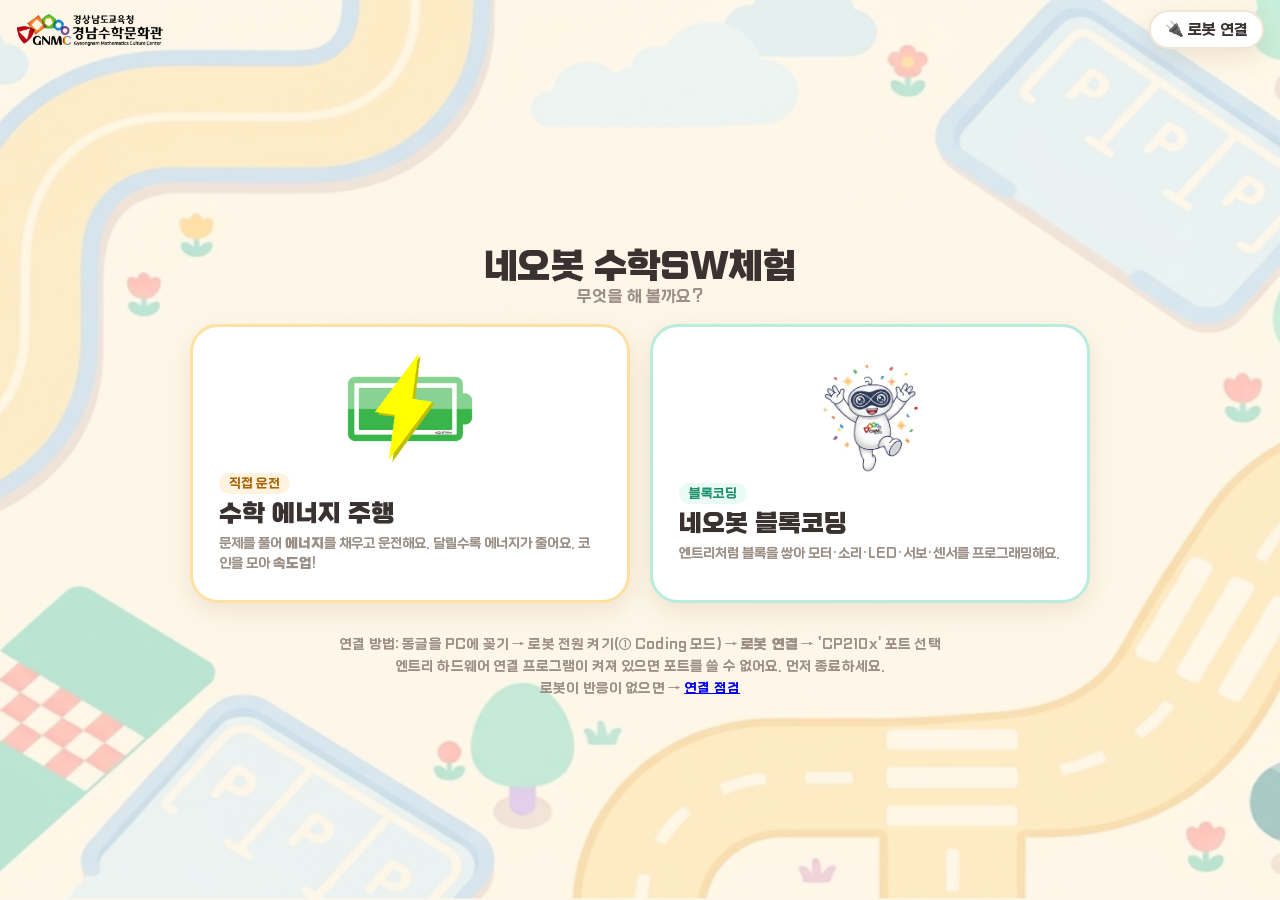
==== index.html @ 21489f10 "네오봇 수학SW체험 웹앱 최초 업로드 - index/drive/blocks/test 화면, Web Serial 통신 모듈, Blockly 11 동봉 - 폴더판 실행 스크립트(por" ====
<!doctype html>
<html lang="ko">
<head>
<meta charset="utf-8" />
<meta name="viewport" content="width=device-width, initial-scale=1" />
<title>네오봇 수학SW체험</title>
<link rel="stylesheet" href="css/app.css" />
<style>
  body{background:linear-gradient(rgba(255,247,234,.6),rgba(255,247,234,.6)),url('assets/bg.png') center/cover no-repeat,var(--cream);min-height:100vh;display:flex;flex-direction:column}
  main{flex:1;display:flex;flex-direction:column;align-items:center;justify-content:center;gap:18px;padding:16px}
  h1{font-size:2.2rem;margin:0}
  .sub{color:var(--mut);margin:0}
  .cards{display:grid;grid-template-columns:repeat(auto-fit,minmax(280px,1fr));gap:20px;width:min(900px,100%)}
  .card{background:#fff;border:3px solid var(--line);border-radius:28px;padding:26px;text-align:left;cursor:pointer;font-family:inherit;color:inherit;box-shadow:var(--shadow);transition:.15s}
  .card:hover{transform:translateY(-3px)}
  .card img{height:110px;display:block;margin:0 auto 10px}
  .card h2{margin:6px 0;font-size:1.5rem}
  .card p{margin:0;color:var(--mut);line-height:1.5}
  .c1{border-color:#ffe0a3}.c2{border-color:#b9ecdc}
  .tag{display:inline-block;font-size:.8rem;border-radius:999px;padding:3px 10px;background:#fff3e0;color:#a86400}
  .c2 .tag{background:#e9fbf4;color:#1b8f6a}
  .help{font-size:.85rem;color:var(--mut);text-align:center;line-height:1.6}
  .warnbox{background:#fff3e0;border:2px solid #ffe0a3;border-radius:14px;padding:10px 14px;font-size:.9rem}
</style>
</head>
<body>
  <div class="topbar">
    <img src="assets/gnmc-logo.png" alt="" style="height:34px" onerror="this.remove()" />
    <div style="display:flex;gap:10px;align-items:center">
      <span class="sensors" id="sens"></span>
      <button class="conn" id="nbConn">🔌 로봇 연결</button>
    </div>
  </div>
  <main>
    <div style="text-align:center">
      <h1>네오봇 수학SW체험</h1>
      <p class="sub">무엇을 해 볼까요?</p>
    </div>
    <div id="noSerial" class="warnbox hidden">이 브라우저는 로봇 연결(Web Serial)을 지원하지 않습니다. <b>크롬</b> 또는 <b>엣지</b>로 열어 주세요.</div>
    <div class="cards">
      <button class="card c1" onclick="location.href='drive.html'">
        <img src="assets/energy.png" alt="" />
        <span class="tag">직접 운전</span>
        <h2>수학 에너지 주행</h2>
        <p>문제를 풀어 <b>에너지</b>를 채우고 운전해요. 달릴수록 에너지가 줄어요. 코인을 모아 <b>속도업</b>!</p>
      </button>
      <button class="card c2" onclick="location.href='blocks.html'">
        <img src="assets/mascot-happy.png" alt="" />
        <span class="tag">블록코딩</span>
        <h2>네오봇 블록코딩</h2>
        <p>엔트리처럼 블록을 쌓아 모터·소리·LED·서보·센서를 프로그래밍해요.</p>
      </button>
    </div>
    <p class="help">
      연결 방법: 동글을 PC에 꽂기 → 로봇 전원 켜기(① Coding 모드) → <b>로봇 연결</b> → 'CP210x' 포트 선택<br>
      엔트리 하드웨어 연결 프로그램이 켜져 있으면 포트를 쓸 수 없어요. 먼저 종료하세요.<br>
      로봇이 반응이 없으면 → <a href="test.html">연결 점검</a>
    </p>
  </main>
<script src="js/neobot.js"></script>
<script>
  if (!('serial' in navigator)) document.getElementById('noSerial').classList.remove('hidden');
  Neobot.mountConnectButton(document.getElementById('nbConn'));
  Neobot.on('sensor', s => {
    document.getElementById('sens').innerHTML = `배터리 <b>${s.BAT}</b>`;
  });
</script>
</body>
</html>
---- css/app.css ----
@font-face{font-family:'Esamanru';src:url('../fonts/esamanru-light.woff2') format('woff2');font-weight:300;font-display:swap}
@font-face{font-family:'Esamanru';src:url('../fonts/esamanru-medium.woff2') format('woff2');font-weight:500;font-display:swap}
@font-face{font-family:'Esamanru';src:url('../fonts/esamanru-bold.woff2') format('woff2');font-weight:700;font-display:swap}
:root{--cream:#fff7ea;--ink:#3a3230;--mut:#9b8f86;--mint:#37c9ad;--sun:#ffb23e;--coral:#ff7a86;--blue:#5ea0ff;--grape:#b085ff;--line:#f0e6d8;--card:#fff;--shadow:0 8px 24px rgba(120,90,50,.12);--r:20px;--nb:#1fb5ad}
*{box-sizing:border-box;-webkit-tap-highlight-color:transparent}
html,body{height:100%;margin:0}
body{font-family:'Esamanru','Pretendard','Malgun Gothic',system-ui,sans-serif;font-weight:500;color:var(--ink);background:var(--cream);letter-spacing:.01em}
h1,h2,b{font-weight:700}
.hidden{display:none!important}
.btn{border:0;border-radius:14px;font-family:inherit;font-size:1rem;padding:10px 16px;cursor:pointer;background:var(--blue);color:#fff;box-shadow:var(--shadow)}
.btn:active{transform:translateY(2px)}
.btn:disabled{opacity:.45;cursor:default}
.btn.ghost{background:#fff;color:var(--ink);border:2px solid var(--line);box-shadow:none}
.btn.mint{background:var(--mint)}.btn.coral{background:var(--coral)}.btn.sun{background:var(--sun)}
.conn{border:2px solid var(--line);background:#fff;color:var(--ink);border-radius:999px;padding:8px 14px;font-family:inherit;font-size:.95rem;cursor:pointer;box-shadow:var(--shadow)}
.conn.ok{border-color:#b9ecdc;color:#1b8f6a}
.conn.warn{border-color:#ffe0a3;color:#a86400}
.topbar{display:flex;align-items:center;justify-content:space-between;gap:10px;flex-wrap:wrap;padding:10px 16px}
.topbar a{color:var(--blue);text-decoration:none}
.chip{background:#fff;border:2px solid var(--line);border-radius:999px;padding:6px 12px;font-size:.85rem;white-space:nowrap}
.sensors{font-variant-numeric:tabular-nums;font-size:.85rem;color:var(--mut)}
.sensors b{color:var(--ink);display:inline-block;min-width:3ch;text-align:right}
.modal{position:fixed;inset:0;background:rgba(40,30,20,.45);display:flex;align-items:center;justify-content:center;z-index:50}
.modal .box{background:#fff;border-radius:24px;padding:22px 26px;min-width:320px;max-width:92vw;box-shadow:0 20px 50px rgba(0,0,0,.25)}
.toast{position:fixed;left:50%;top:18%;transform:translateX(-50%) scale(.9);background:#fff;border:3px solid var(--sun);border-radius:18px;padding:12px 22px;font-size:1.3rem;font-weight:700;opacity:0;pointer-events:none;transition:.2s;z-index:60}
.toast.show{opacity:1;transform:translateX(-50%) scale(1)}
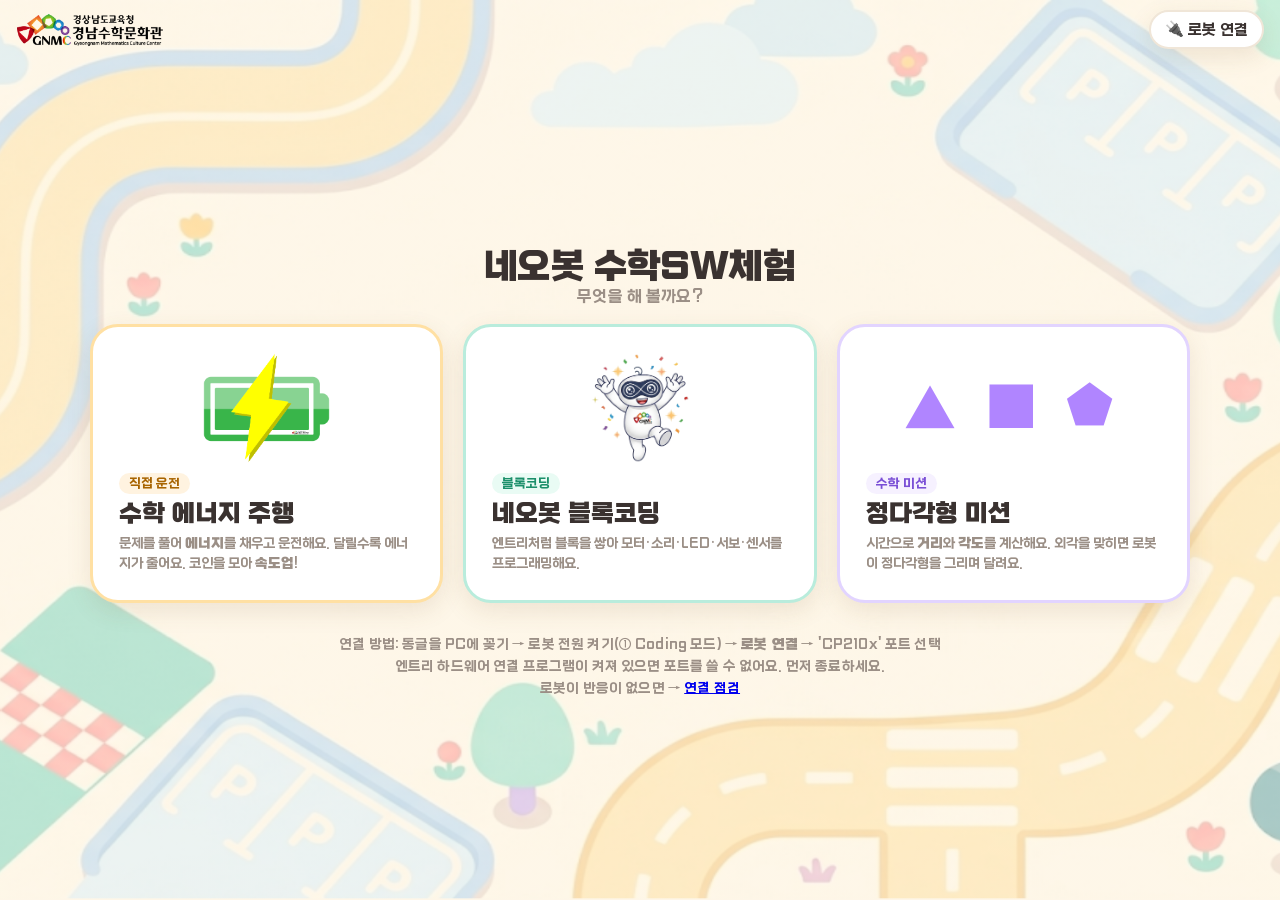
==== commit 02743425: "정다각형 미션 화면 추가 - polygon.html, js/polygon.js: 시간으로 거리·각도를 제어하는 4단계 활동   ① 거리 재기(표·정비례 그래프) ② 목표 정차 ③ " ====
--- a/index.html
+++ b/index.html
@@ -10,7 +10,7 @@
   main{flex:1;display:flex;flex-direction:column;align-items:center;justify-content:center;gap:18px;padding:16px}
   h1{font-size:2.2rem;margin:0}
   .sub{color:var(--mut);margin:0}
-  .cards{display:grid;grid-template-columns:repeat(auto-fit,minmax(280px,1fr));gap:20px;width:min(900px,100%)}
+  .cards{display:grid;grid-template-columns:repeat(auto-fit,minmax(280px,1fr));gap:20px;width:min(1100px,100%)}
   .card{background:#fff;border:3px solid var(--line);border-radius:28px;padding:26px;text-align:left;cursor:pointer;font-family:inherit;color:inherit;box-shadow:var(--shadow);transition:.15s}
   .card:hover{transform:translateY(-3px)}
   .card img{height:110px;display:block;margin:0 auto 10px}
@@ -19,6 +19,8 @@
   .c1{border-color:#ffe0a3}.c2{border-color:#b9ecdc}
   .tag{display:inline-block;font-size:.8rem;border-radius:999px;padding:3px 10px;background:#fff3e0;color:#a86400}
   .c2 .tag{background:#e9fbf4;color:#1b8f6a}
+  .c3{border-color:#e2d4ff}.c3 .tag{background:#f6f1ff;color:#7a4fd6}
+  .shapes{height:110px;display:flex;align-items:center;justify-content:center;margin:0 auto 10px;font-size:3.4rem;color:var(--grape);letter-spacing:.15em}
   .help{font-size:.85rem;color:var(--mut);text-align:center;line-height:1.6}
   .warnbox{background:#fff3e0;border:2px solid #ffe0a3;border-radius:14px;padding:10px 14px;font-size:.9rem}
 </style>
@@ -50,6 +52,12 @@
         <h2>네오봇 블록코딩</h2>
         <p>엔트리처럼 블록을 쌓아 모터·소리·LED·서보·센서를 프로그래밍해요.</p>
       </button>
+      <button class="card c3" onclick="location.href='polygon.html'">
+        <div class="shapes">▲ ■ ⬟</div>
+        <span class="tag">수학 미션</span>
+        <h2>정다각형 미션</h2>
+        <p>시간으로 <b>거리</b>와 <b>각도</b>를 계산해요. 외각을 맞히면 로봇이 정다각형을 그리며 달려요.</p>
+      </button>
     </div>
     <p class="help">
       연결 방법: 동글을 PC에 꽂기 → 로봇 전원 켜기(① Coding 모드) → <b>로봇 연결</b> → 'CP210x' 포트 선택<br>
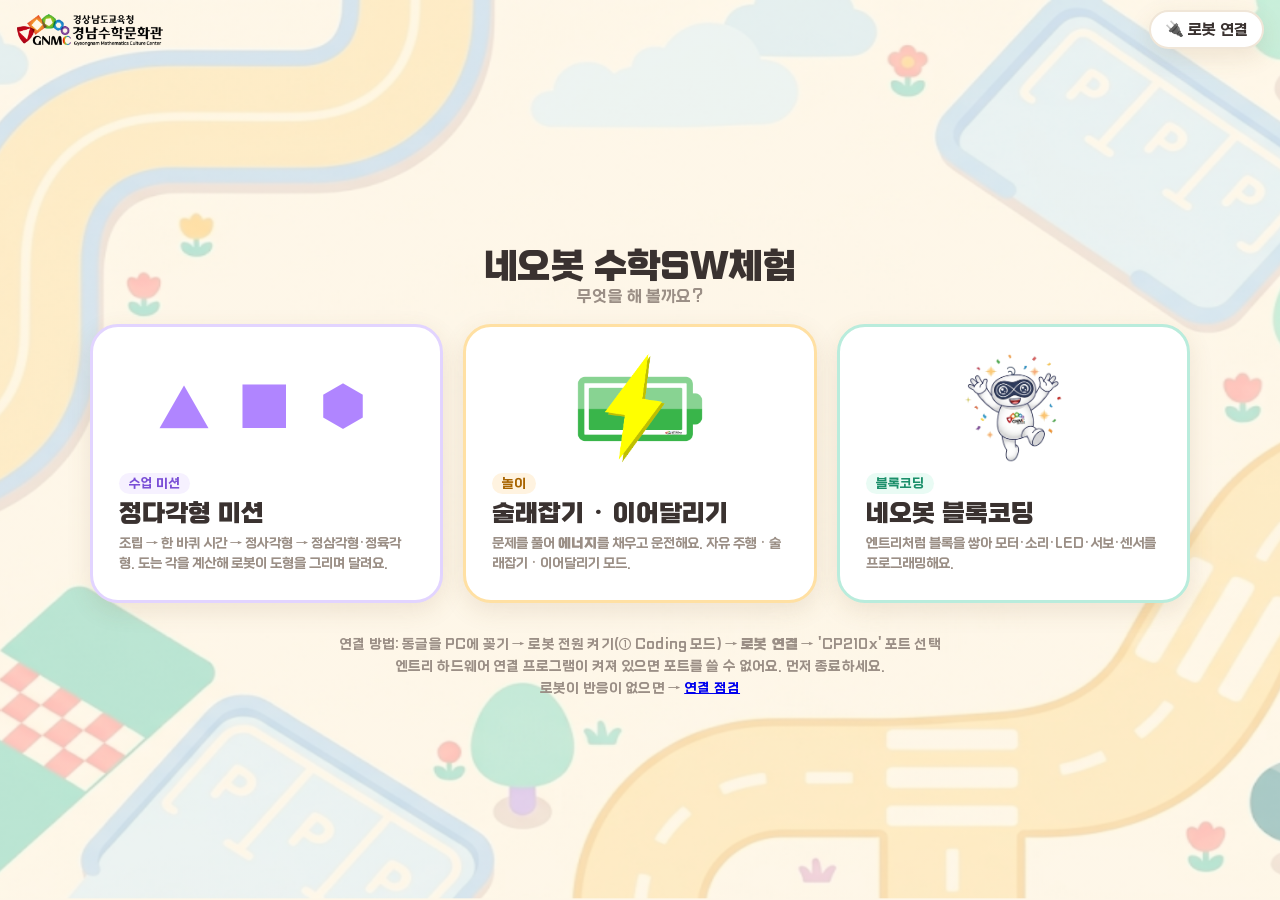
==== commit 647d6ece: "수업용 정다각형 미션 앱과 놀이 모드 추가 (미션 앱 사양서 기준) - mission.html, js/mission.js: 시작(모둠·학년) → ① 조립 → ② 한 바퀴 시간   " ====
--- a/index.html
+++ b/index.html
@@ -40,23 +40,23 @@
     </div>
     <div id="noSerial" class="warnbox hidden">이 브라우저는 로봇 연결(Web Serial)을 지원하지 않습니다. <b>크롬</b> 또는 <b>엣지</b>로 열어 주세요.</div>
     <div class="cards">
+      <button class="card c3" onclick="location.href='mission.html'">
+        <div class="shapes">▲ ■ ⬢</div>
+        <span class="tag">수업 미션</span>
+        <h2>정다각형 미션</h2>
+        <p>조립 → 한 바퀴 시간 → 정사각형 → 정삼각형·정육각형. 도는 각을 계산해 로봇이 도형을 그리며 달려요.</p>
+      </button>
       <button class="card c1" onclick="location.href='drive.html'">
         <img src="assets/energy.png" alt="" />
-        <span class="tag">직접 운전</span>
-        <h2>수학 에너지 주행</h2>
-        <p>문제를 풀어 <b>에너지</b>를 채우고 운전해요. 달릴수록 에너지가 줄어요. 코인을 모아 <b>속도업</b>!</p>
+        <span class="tag">놀이</span>
+        <h2>술래잡기 · 이어달리기</h2>
+        <p>문제를 풀어 <b>에너지</b>를 채우고 운전해요. 자유 주행 · 술래잡기 · 이어달리기 모드.</p>
       </button>
       <button class="card c2" onclick="location.href='blocks.html'">
         <img src="assets/mascot-happy.png" alt="" />
         <span class="tag">블록코딩</span>
         <h2>네오봇 블록코딩</h2>
         <p>엔트리처럼 블록을 쌓아 모터·소리·LED·서보·센서를 프로그래밍해요.</p>
-      </button>
-      <button class="card c3" onclick="location.href='polygon.html'">
-        <div class="shapes">▲ ■ ⬟</div>
-        <span class="tag">수학 미션</span>
-        <h2>정다각형 미션</h2>
-        <p>시간으로 <b>거리</b>와 <b>각도</b>를 계산해요. 외각을 맞히면 로봇이 정다각형을 그리며 달려요.</p>
       </button>
     </div>
     <p class="help">
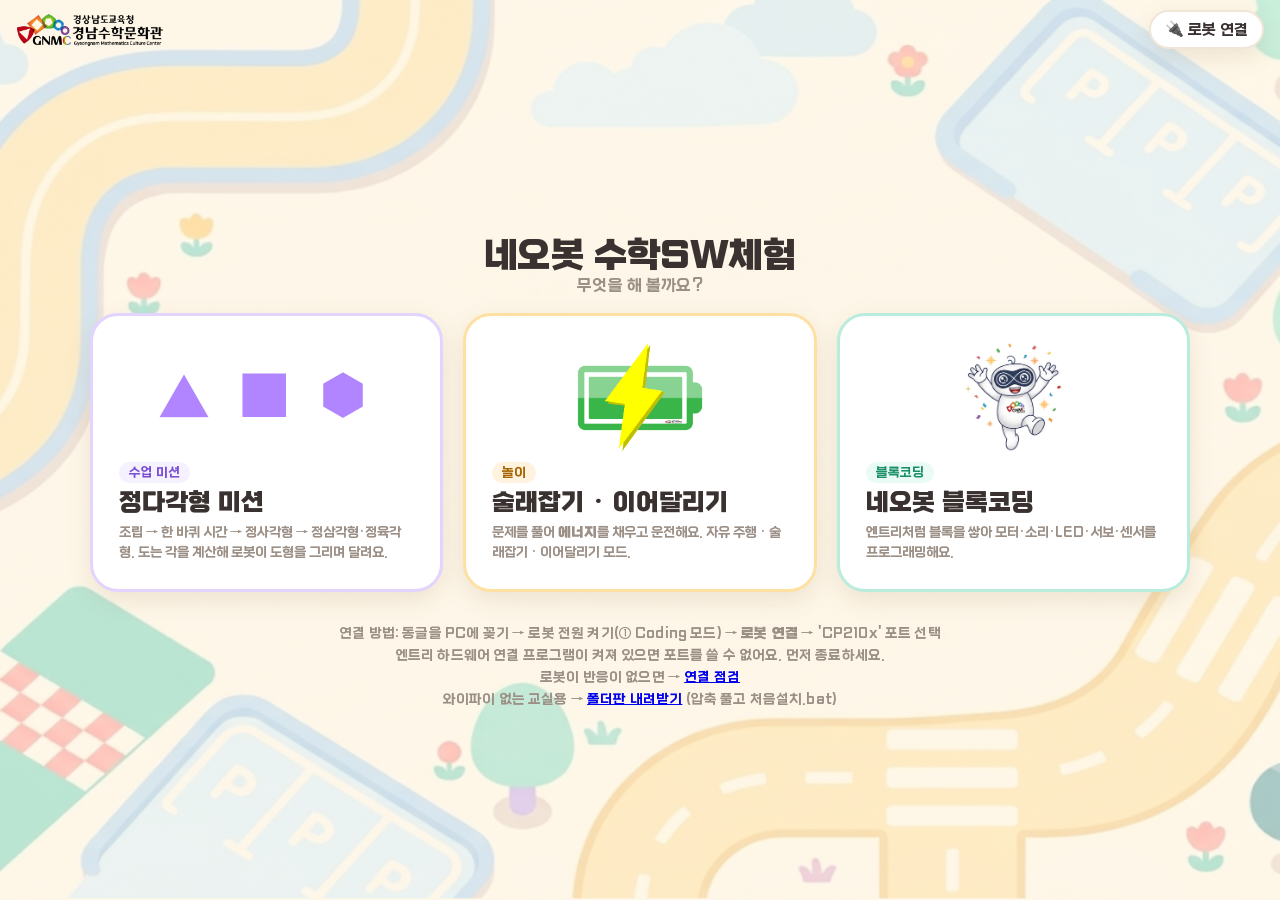
==== commit f03704ef: "폴더판 zip 내려받기 링크 추가 Co-Authored-By: Claude Opus 5.5 <noreply@anthropic.com> Claude-Session: https://c" ====
--- a/index.html
+++ b/index.html
@@ -62,7 +62,8 @@
     <p class="help">
       연결 방법: 동글을 PC에 꽂기 → 로봇 전원 켜기(① Coding 모드) → <b>로봇 연결</b> → 'CP210x' 포트 선택<br>
       엔트리 하드웨어 연결 프로그램이 켜져 있으면 포트를 쓸 수 없어요. 먼저 종료하세요.<br>
-      로봇이 반응이 없으면 → <a href="test.html">연결 점검</a>
+      로봇이 반응이 없으면 → <a href="test.html">연결 점검</a><br>
+      와이파이 없는 교실용 → <a href="download/neobot-folder.zip">폴더판 내려받기</a> (압축 풀고 처음설치.bat)
     </p>
   </main>
 <script src="js/neobot.js"></script>
